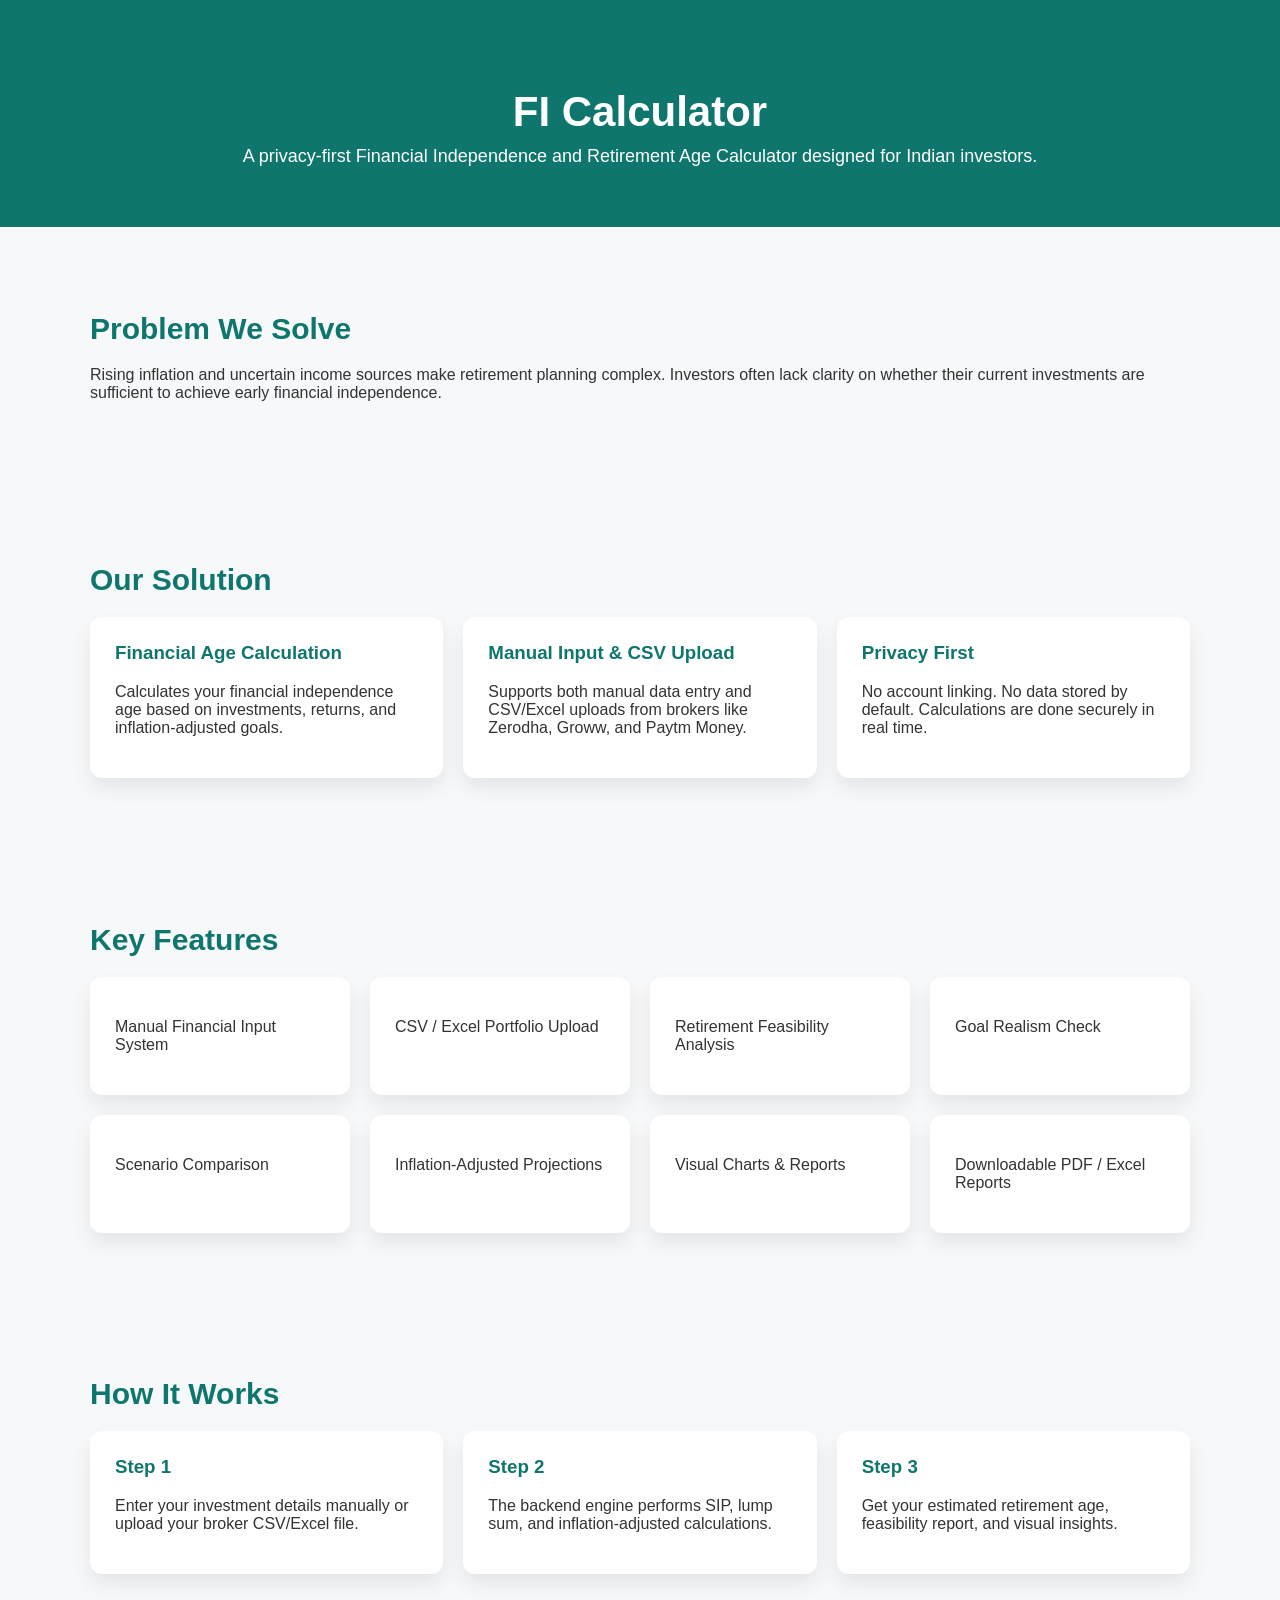
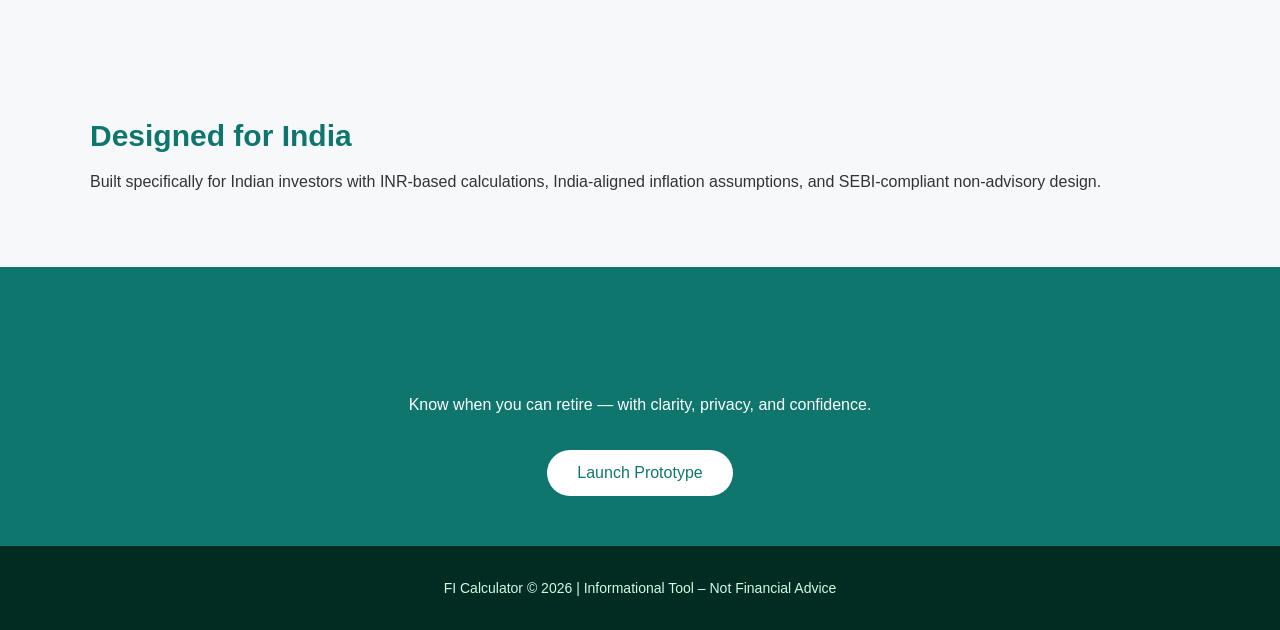
==== index.html @ 530f3b94 "Add files via upload" ====
<!DOCTYPE html>
<html lang="en">
<head>
  <meta charset="UTF-8" />
  <meta name="viewport" content="width=device-width, initial-scale=1.0" />
  <title>FI Calculator | Financial Independence Planner</title>
  <style>
    body {
      margin: 0;
      font-family: Arial, Helvetica, sans-serif;
      background-color: #f6f8fa;
      color: #333;
    }
    header {
      background: #0f766e;
      color: #fff;
      padding: 60px 20px;
      text-align: center;
    }
    header h1 {
      font-size: 42px;
      margin-bottom: 10px;
    }
    header p {
      font-size: 18px;
      max-width: 800px;
      margin: auto;
    }
    section {
      padding: 60px 20px;
      max-width: 1100px;
      margin: auto;
    }
    h2 {
      font-size: 30px;
      margin-bottom: 20px;
      color: #0f766e;
    }
    .grid {
      display: grid;
      grid-template-columns: repeat(auto-fit, minmax(250px, 1fr));
      gap: 20px;
    }
    .card {
      background: #fff;
      padding: 25px;
      border-radius: 12px;
      box-shadow: 0 10px 20px rgba(0,0,0,0.08);
    }
    .card h3 {
      margin-top: 0;
      color: #0f766e;
    }
    .cta {
      background: #0f766e;
      color: #fff;
      text-align: center;
      padding: 50px 20px;
    }
    .cta button {
      background: #fff;
      color: #0f766e;
      border: none;
      padding: 14px 30px;
      font-size: 16px;
      border-radius: 30px;
      cursor: pointer;
      margin-top: 20px;
    }
    footer {
      background: #022c22;
      color: #d1fae5;
      text-align: center;
      padding: 20px;
      font-size: 14px;
    }
  </style>
</head>
<body>

<header>
  <h1>FI Calculator</h1>
  <p>A privacy-first Financial Independence and Retirement Age Calculator designed for Indian investors.</p>
</header>

<section>
  <h2>Problem We Solve</h2>
  <p>
    Rising inflation and uncertain income sources make retirement planning complex. Investors often lack clarity
    on whether their current investments are sufficient to achieve early financial independence.
  </p>
</section>

<section>
  <h2>Our Solution</h2>
  <div class="grid">
    <div class="card">
      <h3>Financial Age Calculation</h3>
      <p>Calculates your financial independence age based on investments, returns, and inflation-adjusted goals.</p>
    </div>
    <div class="card">
      <h3>Manual Input & CSV Upload</h3>
      <p>Supports both manual data entry and CSV/Excel uploads from brokers like Zerodha, Groww, and Paytm Money.</p>
    </div>
    <div class="card">
      <h3>Privacy First</h3>
      <p>No account linking. No data stored by default. Calculations are done securely in real time.</p>
    </div>
  </div>
</section>

<section>
  <h2>Key Features</h2>
  <div class="grid">
    <div class="card"><p>Manual Financial Input System</p></div>
    <div class="card"><p>CSV / Excel Portfolio Upload</p></div>
    <div class="card"><p>Retirement Feasibility Analysis</p></div>
    <div class="card"><p>Goal Realism Check</p></div>
    <div class="card"><p>Scenario Comparison</p></div>
    <div class="card"><p>Inflation-Adjusted Projections</p></div>
    <div class="card"><p>Visual Charts & Reports</p></div>
    <div class="card"><p>Downloadable PDF / Excel Reports</p></div>
  </div>
</section>

<section>
  <h2>How It Works</h2>
  <div class="grid">
    <div class="card">
      <h3>Step 1</h3>
      <p>Enter your investment details manually or upload your broker CSV/Excel file.</p>
    </div>
    <div class="card">
      <h3>Step 2</h3>
      <p>The backend engine performs SIP, lump sum, and inflation-adjusted calculations.</p>
    </div>
    <div class="card">
      <h3>Step 3</h3>
      <p>Get your estimated retirement age, feasibility report, and visual insights.</p>
    </div>
  </div>
</section>

<section>
  <h2>Designed for India</h2>
  <p>
    Built specifically for Indian investors with INR-based calculations, India-aligned inflation assumptions,
    and SEBI-compliant non-advisory design.
  </p>
</section>

<div class="cta">
  <h2>Plan Your Financial Independence</h2>
  <p>Know when you can retire — with clarity, privacy, and confidence.</p>
  <button onclick="window.open('FICalculator.html', '_blank')">Launch Prototype</button>

</div>

<footer>
  <p>FI Calculator © 2026 | Informational Tool – Not Financial Advice</p>
</footer>

</body>
</html>
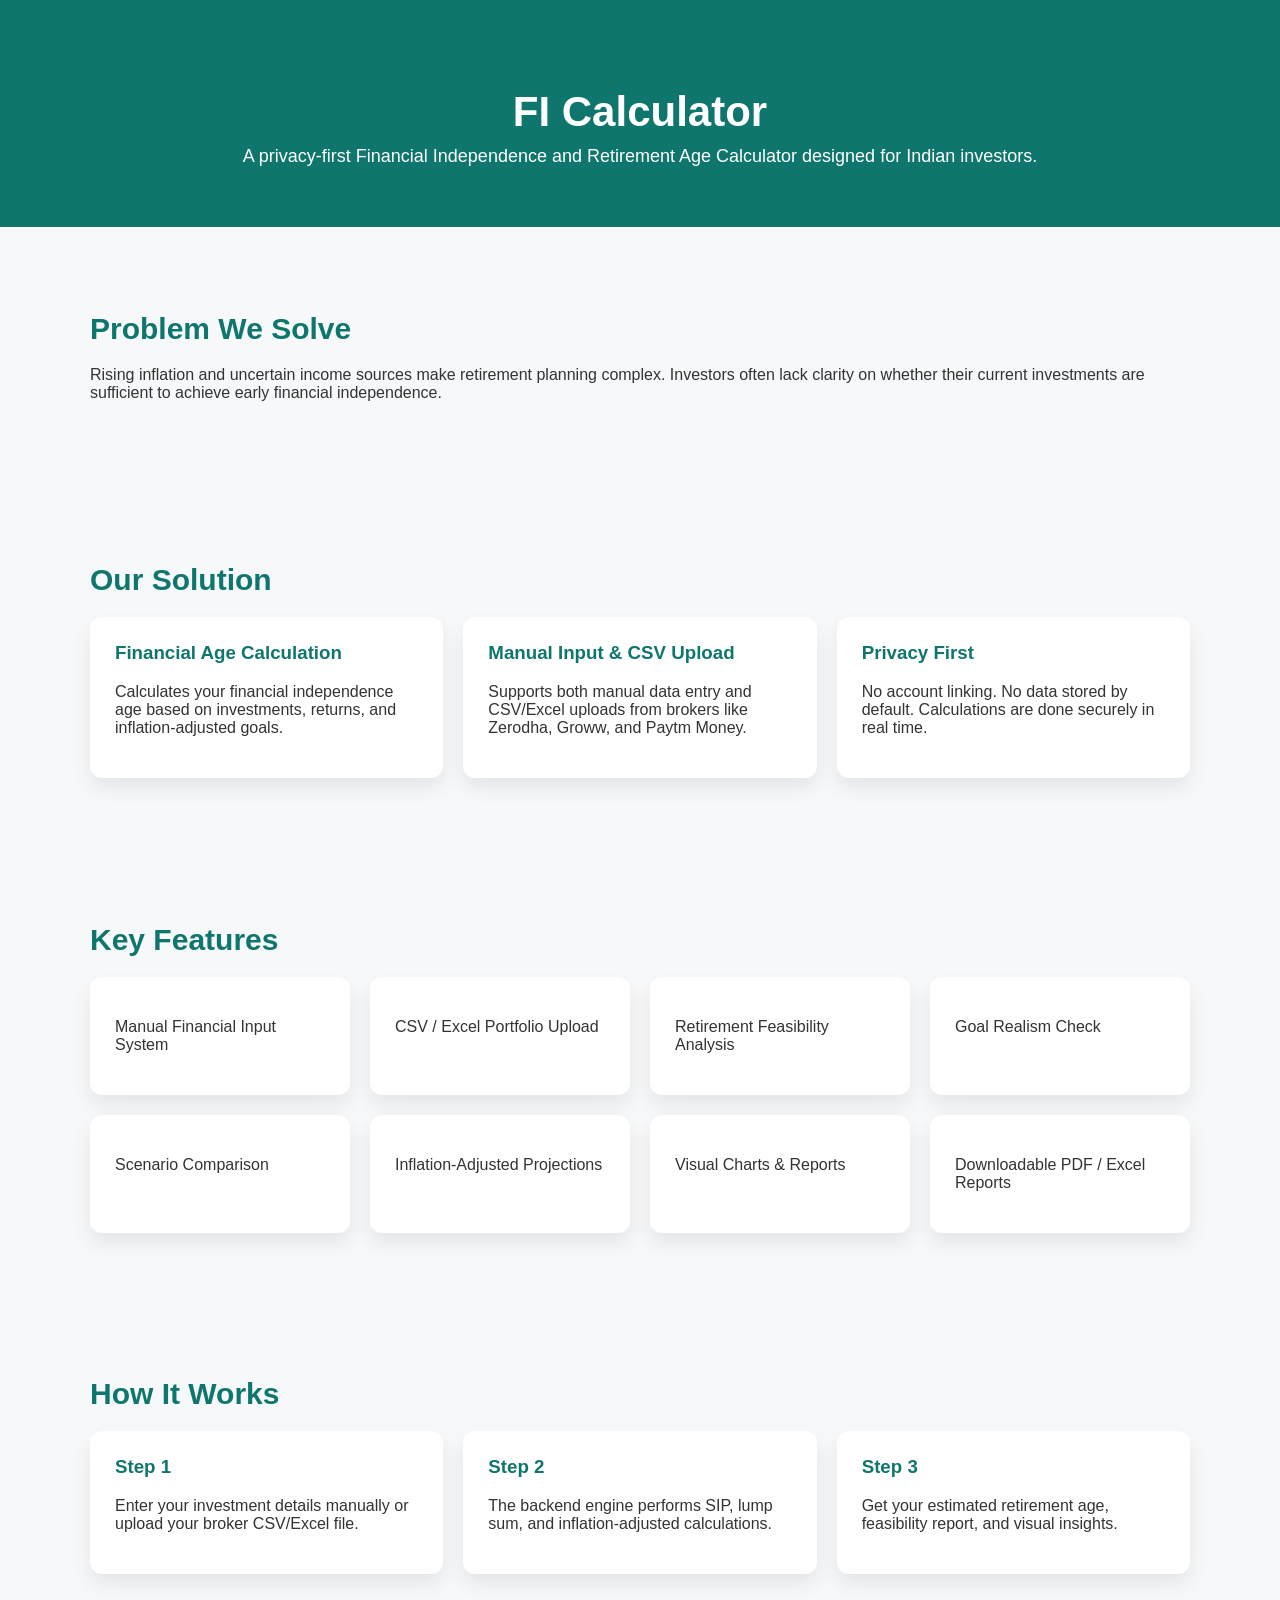
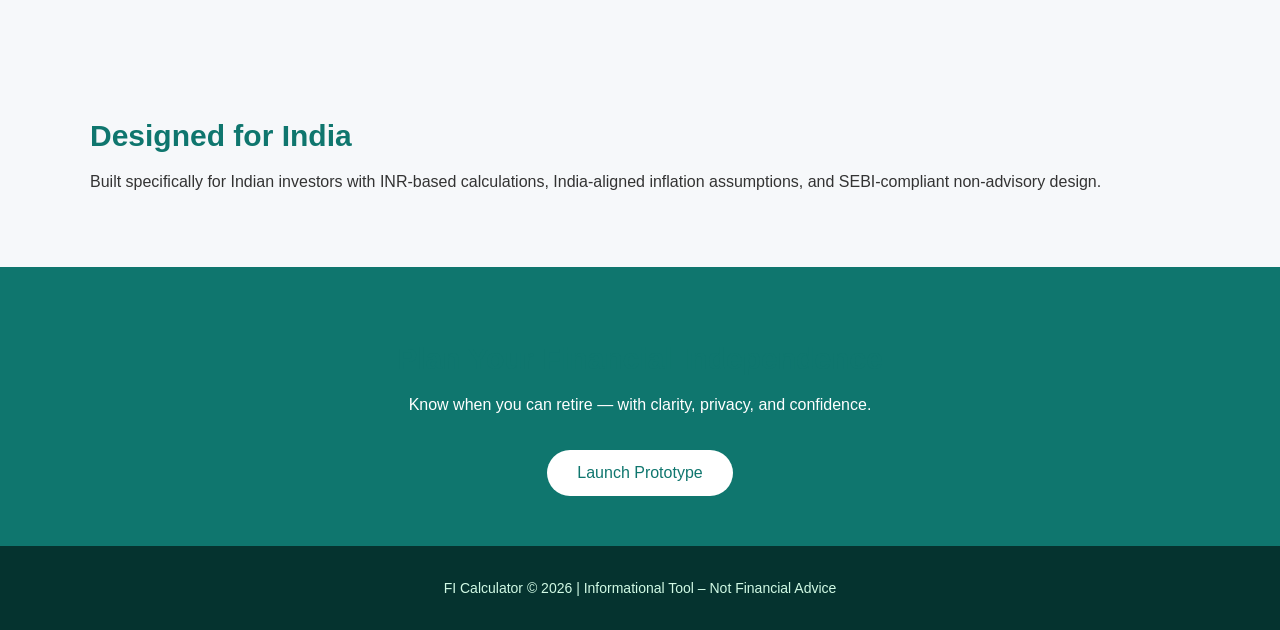
==== commit 9c757312: "Initial local setup and updates" ====
--- a/index.html
+++ b/index.html
@@ -2,6 +2,7 @@
 <html lang="en">
 <head>
   <meta charset="UTF-8" />
+  
   <meta name="viewport" content="width=device-width, initial-scale=1.0" />
   <title>FI Calculator | Financial Independence Planner</title>
   <style>
@@ -68,7 +69,7 @@
       margin-top: 20px;
     }
     footer {
-      background: #022c22;
+      background: #05332f;
       color: #d1fae5;
       text-align: center;
       padding: 20px;
@@ -152,7 +153,7 @@
 <div class="cta">
   <h2>Plan Your Financial Independence</h2>
   <p>Know when you can retire — with clarity, privacy, and confidence.</p>
-  <button onclick="window.open('FICalculator.html', '_blank')">Launch Prototype</button>
+  <button onclick="window.open('page1.html', '_blank')">Launch Prototype</button>
 
 </div>
 
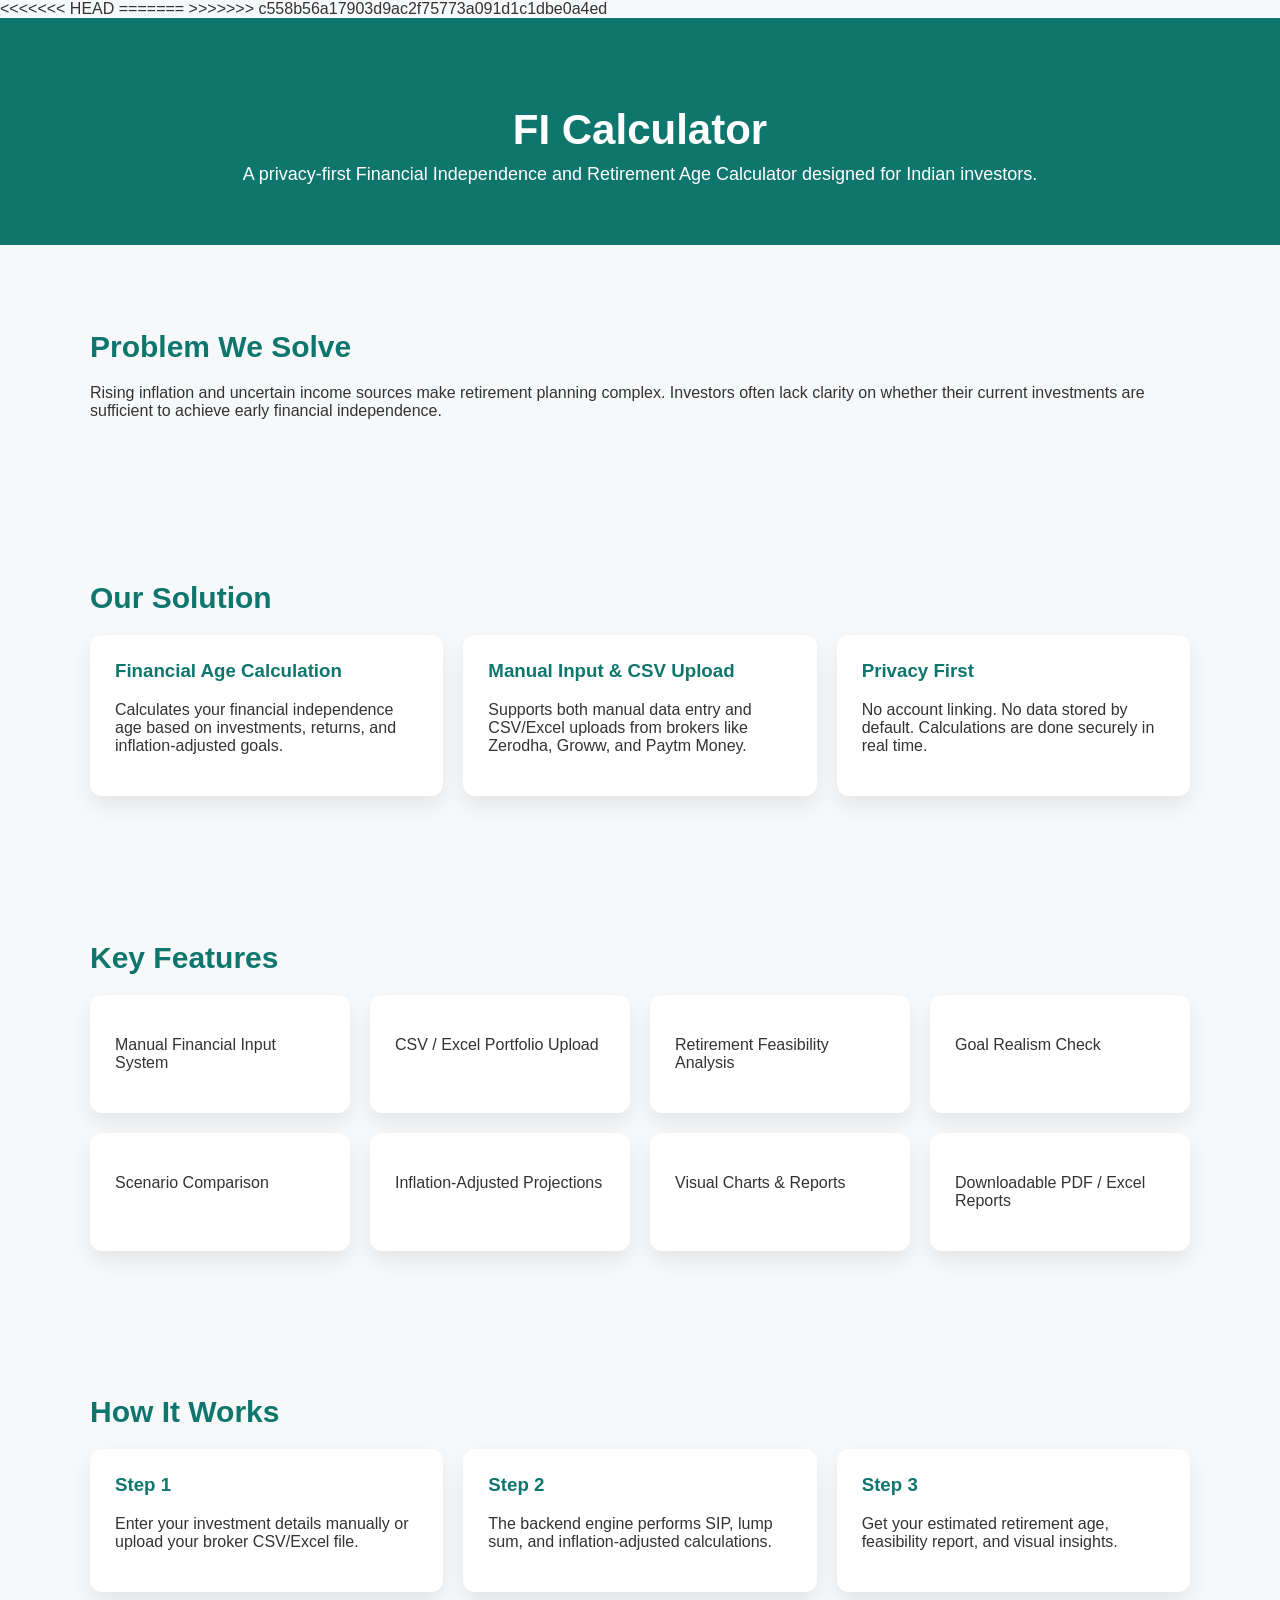
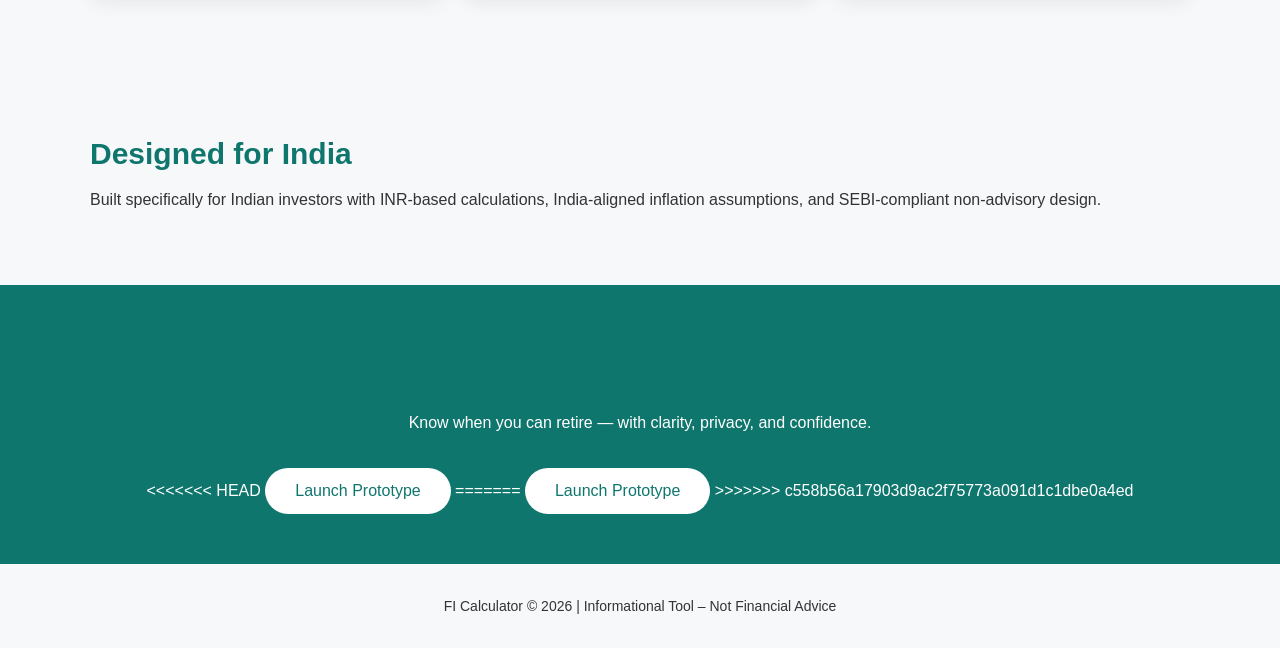
==== commit da9e792d: "Merge remote and local histories" ====
--- a/index.html
+++ b/index.html
@@ -2,7 +2,10 @@
 <html lang="en">
 <head>
   <meta charset="UTF-8" />
+<<<<<<< HEAD
   
+=======
+>>>>>>> c558b56a17903d9ac2f75773a091d1c1dbe0a4ed
   <meta name="viewport" content="width=device-width, initial-scale=1.0" />
   <title>FI Calculator | Financial Independence Planner</title>
   <style>
@@ -69,7 +72,11 @@
       margin-top: 20px;
     }
     footer {
+<<<<<<< HEAD
       background: #05332f;
+=======
+      background: #022c22;
+>>>>>>> c558b56a17903d9ac2f75773a091d1c1dbe0a4ed
       color: #d1fae5;
       text-align: center;
       padding: 20px;
@@ -153,7 +160,11 @@
 <div class="cta">
   <h2>Plan Your Financial Independence</h2>
   <p>Know when you can retire — with clarity, privacy, and confidence.</p>
+<<<<<<< HEAD
   <button onclick="window.open('page1.html', '_blank')">Launch Prototype</button>
+=======
+  <button onclick="window.open('FICalculator.html', '_blank')">Launch Prototype</button>
+>>>>>>> c558b56a17903d9ac2f75773a091d1c1dbe0a4ed
 
 </div>
 
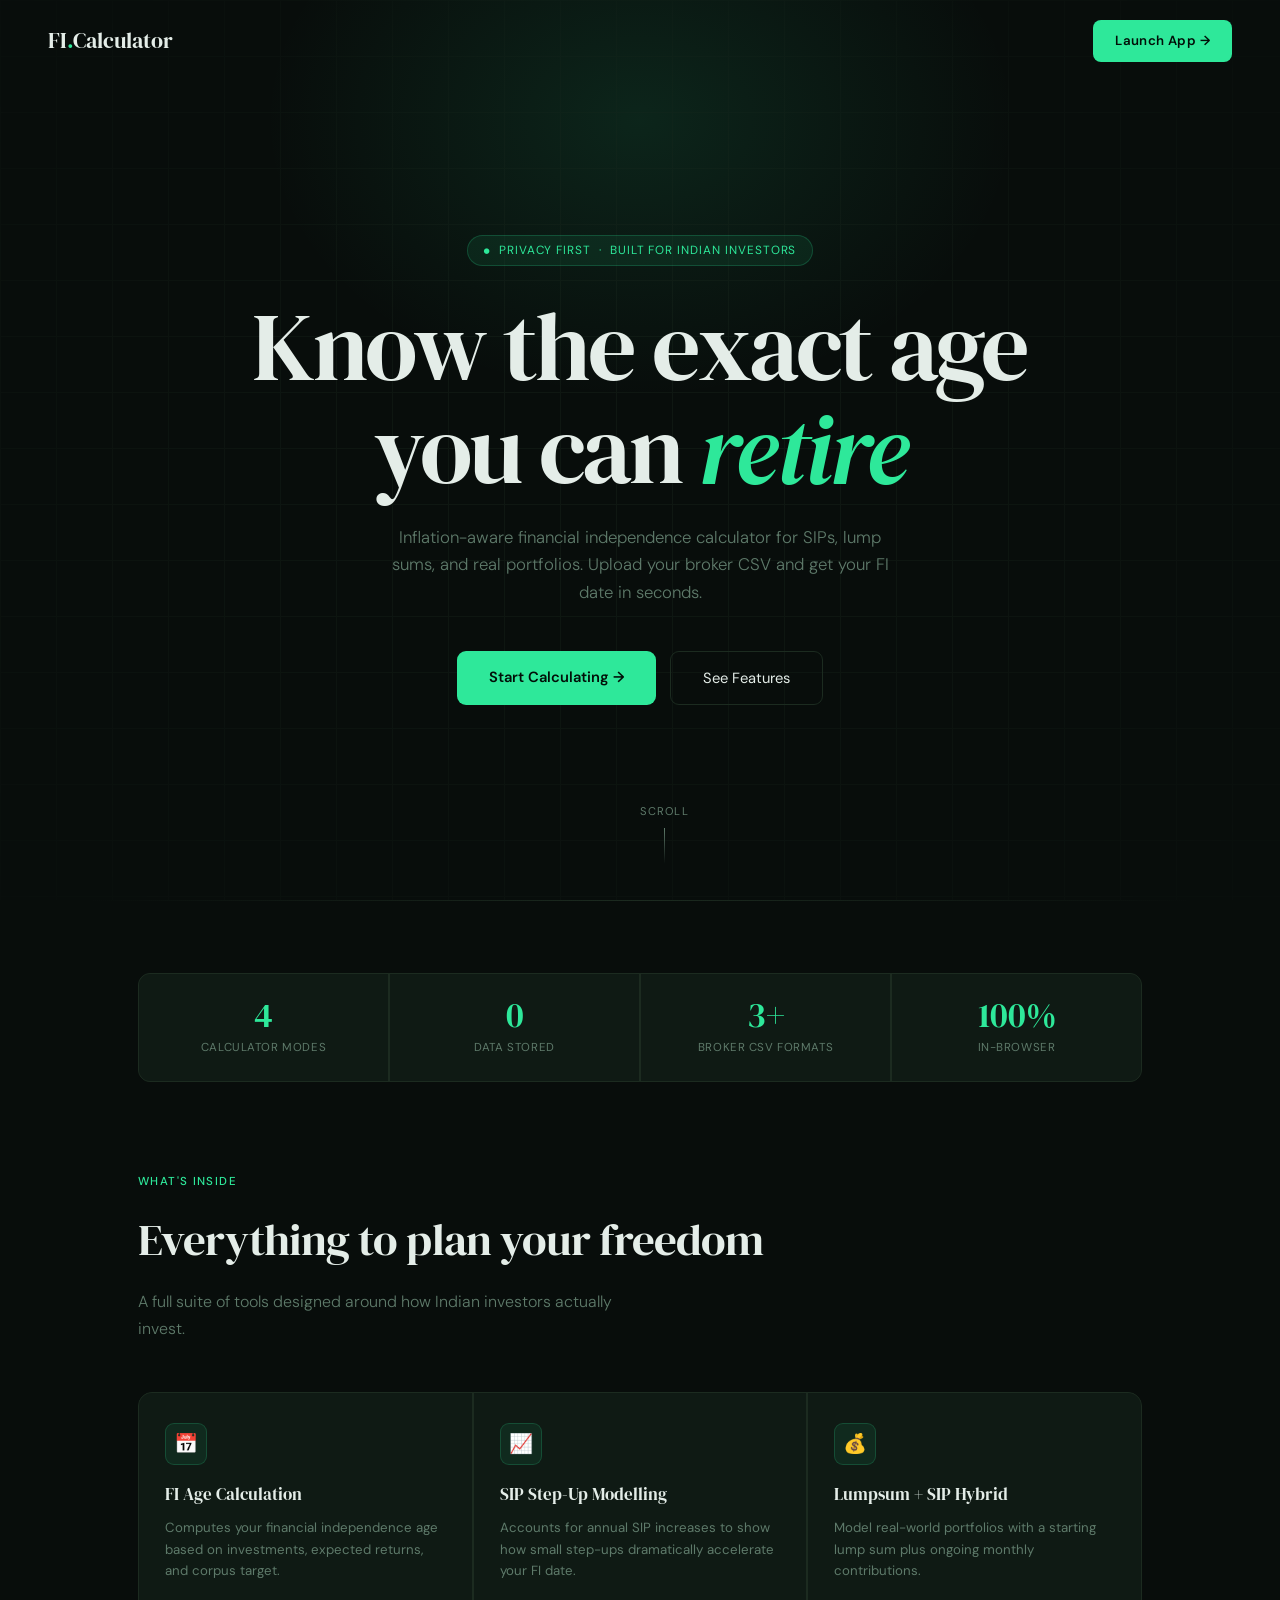
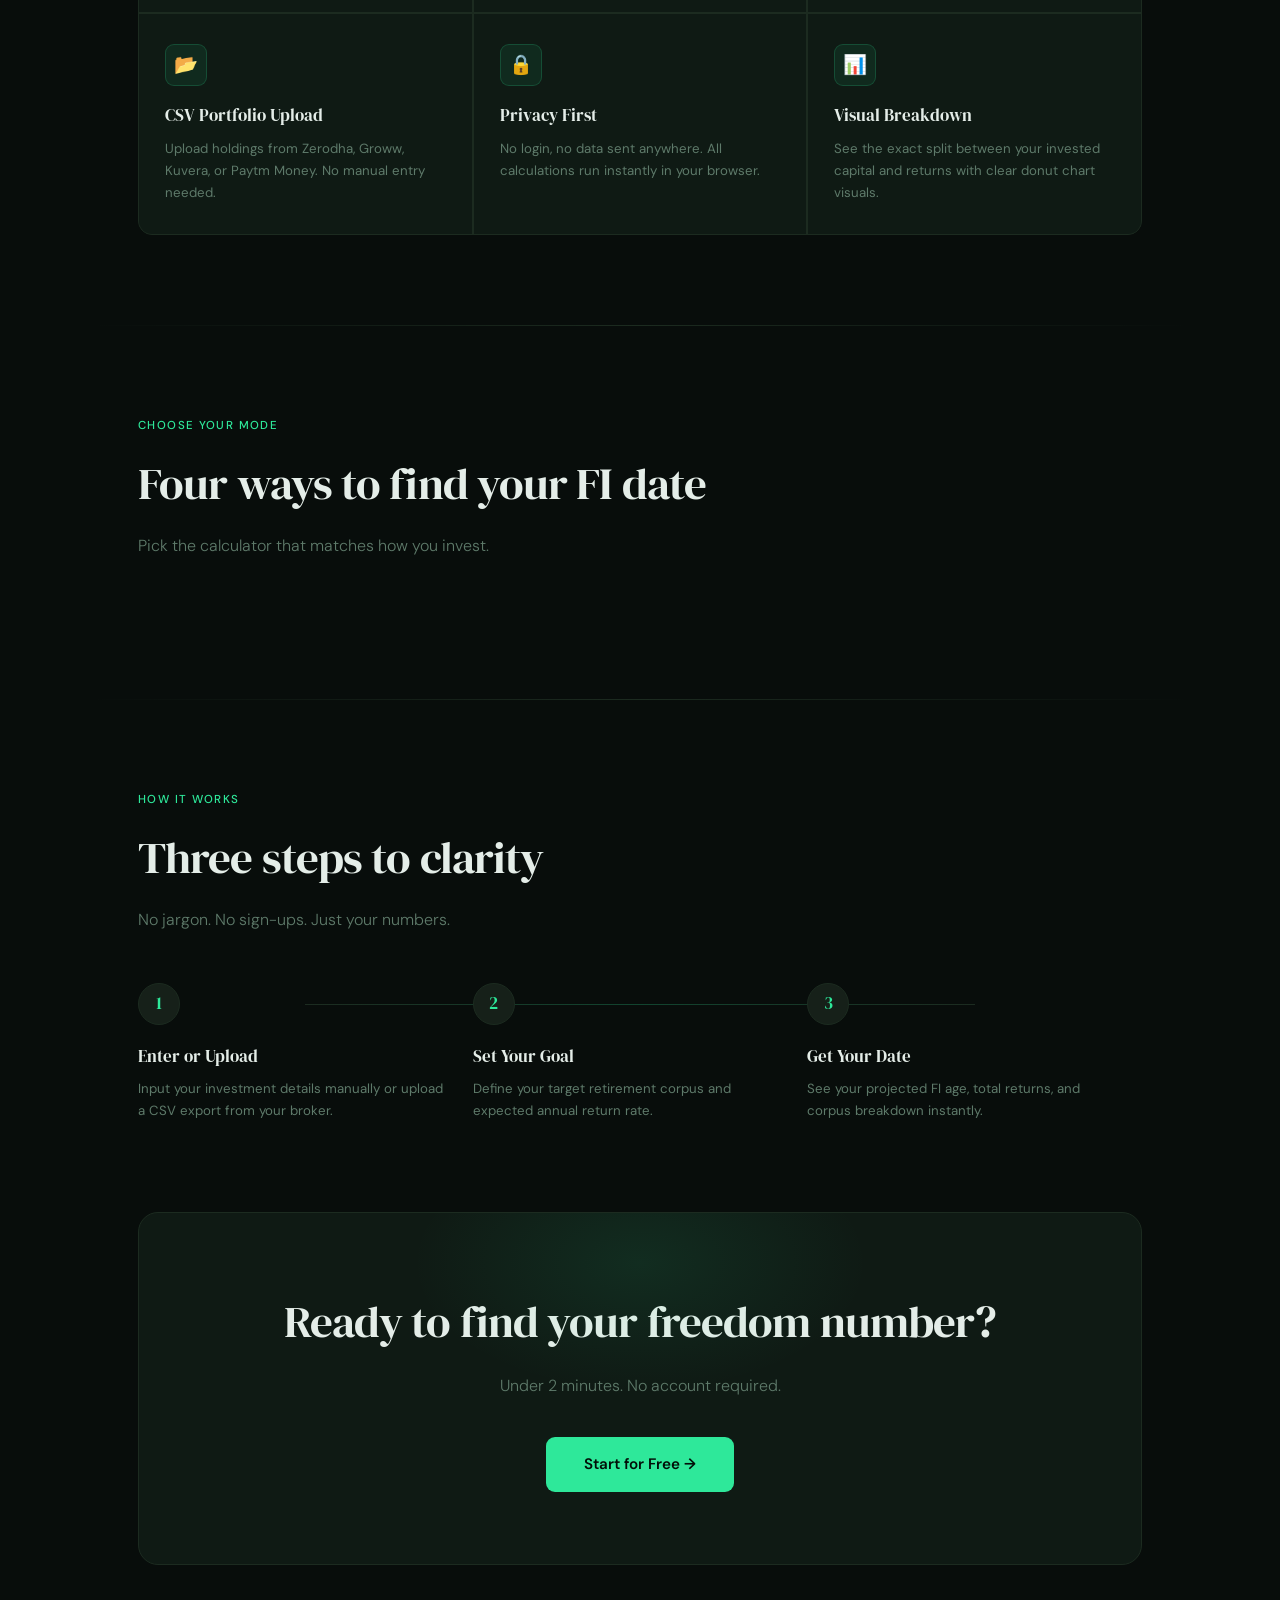
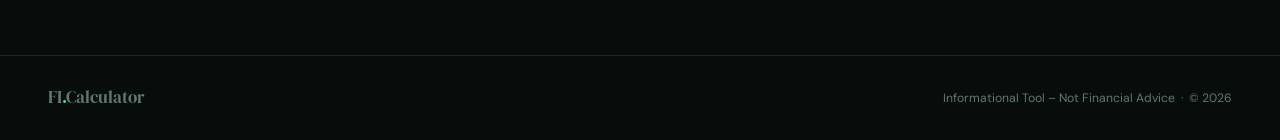
==== commit e89830b5: "Changed UI and Added Functionality" ====
--- a/index.html
+++ b/index.html
@@ -1,176 +1,217 @@
 <!DOCTYPE html>
 <html lang="en">
 <head>
-  <meta charset="UTF-8" />
-<<<<<<< HEAD
-  
-=======
->>>>>>> c558b56a17903d9ac2f75773a091d1c1dbe0a4ed
-  <meta name="viewport" content="width=device-width, initial-scale=1.0" />
+  <meta charset="UTF-8">
+  <meta name="viewport" content="width=device-width, initial-scale=1.0">
   <title>FI Calculator | Financial Independence Planner</title>
+  <link rel="preconnect" href="https://fonts.googleapis.com">
+  <link href="https://fonts.googleapis.com/css2?family=DM+Serif+Display:ital@0;1&family=DM+Sans:opsz,wght@9..40,300;9..40,400;9..40,500;9..40,600&display=swap" rel="stylesheet">
   <style>
-    body {
-      margin: 0;
-      font-family: Arial, Helvetica, sans-serif;
-      background-color: #f6f8fa;
-      color: #333;
+    :root {
+      --bg:      #080d0b;
+      --surface: #0f1a14;
+      --surface2:#162019;
+      --border:  #1c2b20;
+      --accent:  #2ee89a;
+      --text:    #e4ede8;
+      --muted:   #5e7a6a;
+      --serif:   'DM Serif Display', Georgia, serif;
+      --sans:    'DM Sans', system-ui, sans-serif;
     }
-    header {
-      background: #0f766e;
-      color: #fff;
-      padding: 60px 20px;
-      text-align: center;
-    }
-    header h1 {
-      font-size: 42px;
-      margin-bottom: 10px;
-    }
-    header p {
-      font-size: 18px;
-      max-width: 800px;
-      margin: auto;
-    }
-    section {
-      padding: 60px 20px;
-      max-width: 1100px;
-      margin: auto;
-    }
-    h2 {
-      font-size: 30px;
-      margin-bottom: 20px;
-      color: #0f766e;
-    }
-    .grid {
-      display: grid;
-      grid-template-columns: repeat(auto-fit, minmax(250px, 1fr));
-      gap: 20px;
-    }
-    .card {
-      background: #fff;
-      padding: 25px;
-      border-radius: 12px;
-      box-shadow: 0 10px 20px rgba(0,0,0,0.08);
-    }
-    .card h3 {
-      margin-top: 0;
-      color: #0f766e;
-    }
-    .cta {
-      background: #0f766e;
-      color: #fff;
-      text-align: center;
-      padding: 50px 20px;
-    }
-    .cta button {
-      background: #fff;
-      color: #0f766e;
-      border: none;
-      padding: 14px 30px;
-      font-size: 16px;
-      border-radius: 30px;
-      cursor: pointer;
-      margin-top: 20px;
-    }
-    footer {
-<<<<<<< HEAD
-      background: #05332f;
-=======
-      background: #022c22;
->>>>>>> c558b56a17903d9ac2f75773a091d1c1dbe0a4ed
-      color: #d1fae5;
-      text-align: center;
-      padding: 20px;
-      font-size: 14px;
-    }
+    *,*::before,*::after{box-sizing:border-box;margin:0;padding:0;}
+    html{scroll-behavior:smooth;}
+    body{background:var(--bg);color:var(--text);font-family:var(--sans);font-weight:400;line-height:1.65;overflow-x:hidden;}
+
+    /* NAV */
+    nav{position:fixed;top:0;left:0;right:0;z-index:100;display:flex;align-items:center;justify-content:space-between;padding:20px 48px;transition:background 0.3s,border-color 0.3s,backdrop-filter 0.3s;border-bottom:1px solid transparent;}
+    nav.stuck{background:rgba(8,13,11,0.88);backdrop-filter:blur(18px);border-bottom-color:var(--border);}
+    .nav-logo{font-family:var(--serif);font-size:1.35rem;color:var(--text);}
+    .nav-logo span{color:var(--accent);}
+    .nav-btn{background:var(--accent);color:#020f08;border:none;padding:10px 22px;border-radius:8px;font-family:var(--sans);font-size:0.83rem;font-weight:600;cursor:pointer;letter-spacing:0.03em;text-decoration:none;display:inline-block;transition:background 0.2s,box-shadow 0.2s,transform 0.1s;}
+    .nav-btn:hover{background:#3fffaa;box-shadow:0 4px 20px rgba(46,232,154,0.3);transform:translateY(-1px);}
+    @media(max-width:600px){nav{padding:16px 20px;}}
+
+    /* HERO */
+    .hero{min-height:100vh;display:flex;flex-direction:column;align-items:center;justify-content:center;text-align:center;padding:130px 24px 90px;position:relative;overflow:hidden;}
+    .hero-glow{position:absolute;top:-160px;left:50%;transform:translateX(-50%);width:760px;height:560px;background:radial-gradient(ellipse,rgba(46,232,154,0.11) 0%,transparent 70%);pointer-events:none;}
+    .hero-grid{position:absolute;inset:0;background-image:linear-gradient(var(--border) 1px,transparent 1px),linear-gradient(90deg,var(--border) 1px,transparent 1px);background-size:56px 56px;opacity:0.35;mask-image:radial-gradient(ellipse 80% 80% at 50% 50%,black 20%,transparent 100%);pointer-events:none;}
+    .badge{display:inline-flex;align-items:center;gap:8px;background:rgba(46,232,154,0.08);border:1px solid rgba(46,232,154,0.2);border-radius:100px;padding:5px 16px;font-size:0.74rem;letter-spacing:0.08em;color:var(--accent);text-transform:uppercase;margin-bottom:30px;animation:up 0.6s ease both;}
+    .badge::before{content:'●';font-size:0.45rem;animation:blink 2s infinite;}
+    @keyframes blink{0%,100%{opacity:1}50%{opacity:0.25}}
+    h1.hero-h1{font-family:var(--serif);font-size:clamp(2.8rem,7.5vw,6rem);font-weight:400;line-height:1.07;letter-spacing:-0.03em;color:var(--text);max-width:840px;margin-bottom:22px;animation:up 0.6s 0.08s ease both;}
+    h1.hero-h1 em{color:var(--accent);font-style:italic;}
+    .hero-p{font-size:1.05rem;color:var(--muted);max-width:500px;font-weight:300;margin-bottom:44px;animation:up 0.6s 0.16s ease both;}
+    .hero-btns{display:flex;gap:14px;flex-wrap:wrap;justify-content:center;animation:up 0.6s 0.24s ease both;}
+    .btn-p{background:var(--accent);color:#020f08;border:none;padding:14px 32px;border-radius:9px;font-family:var(--sans);font-size:0.92rem;font-weight:600;cursor:pointer;transition:background 0.2s,box-shadow 0.2s,transform 0.1s;text-decoration:none;display:inline-block;}
+    .btn-p:hover{background:#3fffaa;box-shadow:0 6px 28px rgba(46,232,154,0.32);transform:translateY(-2px);}
+    .btn-o{background:transparent;color:var(--text);border:1px solid var(--border);padding:14px 32px;border-radius:9px;font-family:var(--sans);font-size:0.92rem;font-weight:400;cursor:pointer;transition:border-color 0.2s,background 0.2s;text-decoration:none;display:inline-block;}
+    .btn-o:hover{border-color:rgba(46,232,154,0.35);background:rgba(46,232,154,0.04);}
+    .scroll-hint{position:absolute;bottom:36px;left:50%;transform:translateX(-50%);display:flex;flex-direction:column;align-items:center;gap:8px;color:var(--muted);font-size:0.7rem;letter-spacing:0.1em;text-transform:uppercase;animation:up 0.6s 0.5s ease both;}
+    .scroll-hint::after{content:'';width:1px;height:36px;background:linear-gradient(var(--muted),transparent);animation:scl 2s 1s infinite;}
+    @keyframes scl{0%{opacity:0;transform:scaleY(0);transform-origin:top}50%{opacity:1;transform:scaleY(1)}100%{opacity:0;transform:scaleY(1);transform-origin:bottom}}
+
+    /* SECTIONS */
+    .sec{max-width:1100px;margin:auto;padding:90px 48px;}
+    @media(max-width:680px){.sec{padding:60px 20px;}}
+    .sec-label{font-size:0.72rem;letter-spacing:0.12em;text-transform:uppercase;color:var(--accent);margin-bottom:12px;font-weight:500;}
+    .sec-title{font-family:var(--serif);font-size:clamp(1.9rem,3.5vw,2.9rem);font-weight:400;letter-spacing:-0.02em;color:var(--text);margin-bottom:12px;}
+    .sec-desc{font-size:1rem;color:var(--muted);font-weight:300;margin-bottom:50px;max-width:520px;}
+    .divider{height:1px;background:linear-gradient(90deg,transparent,var(--border),transparent);max-width:1100px;margin:0 auto;}
+
+    /* STATS */
+    .stats{display:grid;grid-template-columns:repeat(4,1fr);gap:2px;background:var(--border);border:1px solid var(--border);border-radius:12px;overflow:hidden;}
+    @media(max-width:600px){.stats{grid-template-columns:1fr 1fr;}}
+    .stat{background:var(--surface);padding:24px 20px;text-align:center;}
+    .stat-n{font-family:var(--serif);font-size:2.2rem;color:var(--accent);line-height:1;margin-bottom:5px;}
+    .stat-l{font-size:0.72rem;color:var(--muted);letter-spacing:0.05em;text-transform:uppercase;}
+
+    /* FEATURES */
+    .feat-grid{display:grid;grid-template-columns:repeat(3,1fr);gap:2px;background:var(--border);border:1px solid var(--border);border-radius:14px;overflow:hidden;}
+    @media(max-width:700px){.feat-grid{grid-template-columns:1fr;}}
+    .feat{background:var(--surface);padding:30px 26px;transition:background 0.2s;}
+    .feat:hover{background:var(--surface2);}
+    .feat-icon{width:42px;height:42px;border-radius:9px;background:rgba(46,232,154,0.08);border:1px solid rgba(46,232,154,0.18);display:flex;align-items:center;justify-content:center;font-size:1.2rem;margin-bottom:16px;}
+    .feat h3{font-family:var(--serif);font-size:1.05rem;font-weight:400;color:var(--text);margin-bottom:8px;}
+    .feat p{font-size:0.83rem;color:var(--muted);line-height:1.65;}
+
+    /* CALC CARDS */
+    .calc-grid{display:grid;grid-template-columns:repeat(2,1fr);gap:16px;}
+    @media(max-width:600px){.calc-grid{grid-template-columns:1fr;}}
+    .cc{background:var(--surface);border:1px solid var(--border);border-radius:12px;padding:26px 22px;text-decoration:none;display:block;transition:border-color 0.2s,transform 0.2s,box-shadow 0.2s;position:relative;overflow:hidden;}
+    .cc::before{content:'';position:absolute;top:0;left:0;right:0;height:1px;background:linear-gradient(90deg,transparent,rgba(46,232,154,0.22),transparent);}
+    .cc::after{content:'';position:absolute;inset:0;background:linear-gradient(135deg,rgba(46,232,154,0.05) 0%,transparent 60%);opacity:0;transition:opacity 0.2s;}
+    .cc:hover{border-color:rgba(46,232,154,0.28);transform:translateY(-4px);box-shadow:0 14px 44px rgba(0,0,0,0.4);}
+    .cc:hover::after{opacity:1;}
+    .cc-tag{font-size:0.65rem;letter-spacing:0.1em;text-transform:uppercase;color:var(--accent);background:rgba(46,232,154,0.1);border-radius:4px;padding:3px 8px;display:inline-block;margin-bottom:12px;position:relative;z-index:1;}
+    .cc h3{font-family:var(--serif);font-size:1.1rem;font-weight:400;color:var(--text);margin-bottom:7px;position:relative;z-index:1;}
+    .cc p{font-size:0.82rem;color:var(--muted);line-height:1.6;position:relative;z-index:1;}
+    .cc-arrow{margin-top:18px;color:var(--accent);font-size:1rem;display:inline-block;transition:transform 0.2s;position:relative;z-index:1;}
+    .cc:hover .cc-arrow{transform:translateX(5px);}
+
+    /* STEPS */
+    .steps{display:grid;grid-template-columns:repeat(3,1fr);gap:0;position:relative;}
+    @media(max-width:620px){.steps{grid-template-columns:1fr;gap:28px;}}
+    .steps::before{content:'';position:absolute;top:21px;left:16.66%;right:16.66%;height:1px;background:linear-gradient(90deg,var(--border),rgba(46,232,154,0.25),var(--border));}
+    @media(max-width:620px){.steps::before{display:none;}}
+    .step{padding:0 24px 0 0;}
+    .step-n{width:42px;height:42px;border-radius:50%;background:var(--surface2);border:1px solid var(--border);display:flex;align-items:center;justify-content:center;font-family:var(--serif);font-size:1.05rem;color:var(--accent);margin-bottom:18px;position:relative;z-index:1;}
+    .step h3{font-family:var(--serif);font-size:1.05rem;font-weight:400;color:var(--text);margin-bottom:7px;}
+    .step p{font-size:0.83rem;color:var(--muted);line-height:1.65;}
+
+    /* CTA */
+    .cta-wrap{max-width:1100px;margin:0 auto;padding:0 48px 90px;}
+    @media(max-width:680px){.cta-wrap{padding:0 20px 60px;}}
+    .cta-card{background:var(--surface);border:1px solid var(--border);border-radius:20px;padding:72px 48px;text-align:center;position:relative;overflow:hidden;}
+    .cta-card::before{content:'';position:absolute;top:-80px;left:50%;transform:translateX(-50%);width:460px;height:260px;background:radial-gradient(ellipse,rgba(46,232,154,0.09) 0%,transparent 70%);pointer-events:none;}
+    .cta-card h2{font-family:var(--serif);font-size:clamp(1.8rem,3.5vw,2.8rem);font-weight:400;letter-spacing:-0.02em;margin-bottom:14px;}
+    .cta-card p{color:var(--muted);font-size:1rem;margin-bottom:38px;font-weight:300;}
+    @media(max-width:600px){.cta-card{padding:48px 24px;}}
+
+    /* FOOTER */
+    footer{border-top:1px solid var(--border);padding:28px 48px;display:flex;align-items:center;justify-content:space-between;flex-wrap:wrap;gap:10px;}
+    .f-logo{font-family:var(--serif);font-size:1.05rem;color:var(--muted);}
+    .f-logo span{color:var(--accent);}
+    footer p{font-size:0.76rem;color:var(--muted);}
+    @media(max-width:600px){footer{padding:20px 20px;justify-content:center;text-align:center;}}
+
+    /* REVEAL */
+    .rv{opacity:0;transform:translateY(18px);transition:opacity 0.55s ease,transform 0.55s ease;}
+    .rv.in{opacity:1;transform:translateY(0);}
+    @keyframes up{from{opacity:0;transform:translateY(20px)}to{opacity:1;transform:translateY(0)}}
   </style>
 </head>
 <body>
 
-<header>
-  <h1>FI Calculator</h1>
-  <p>A privacy-first Financial Independence and Retirement Age Calculator designed for Indian investors.</p>
-</header>
-
-<section>
-  <h2>Problem We Solve</h2>
-  <p>
-    Rising inflation and uncertain income sources make retirement planning complex. Investors often lack clarity
-    on whether their current investments are sufficient to achieve early financial independence.
-  </p>
-</section>
-
-<section>
-  <h2>Our Solution</h2>
-  <div class="grid">
-    <div class="card">
-      <h3>Financial Age Calculation</h3>
-      <p>Calculates your financial independence age based on investments, returns, and inflation-adjusted goals.</p>
-    </div>
-    <div class="card">
-      <h3>Manual Input & CSV Upload</h3>
-      <p>Supports both manual data entry and CSV/Excel uploads from brokers like Zerodha, Groww, and Paytm Money.</p>
-    </div>
-    <div class="card">
-      <h3>Privacy First</h3>
-      <p>No account linking. No data stored by default. Calculations are done securely in real time.</p>
-    </div>
-  </div>
-</section>
-
-<section>
-  <h2>Key Features</h2>
-  <div class="grid">
-    <div class="card"><p>Manual Financial Input System</p></div>
-    <div class="card"><p>CSV / Excel Portfolio Upload</p></div>
-    <div class="card"><p>Retirement Feasibility Analysis</p></div>
-    <div class="card"><p>Goal Realism Check</p></div>
-    <div class="card"><p>Scenario Comparison</p></div>
-    <div class="card"><p>Inflation-Adjusted Projections</p></div>
-    <div class="card"><p>Visual Charts & Reports</p></div>
-    <div class="card"><p>Downloadable PDF / Excel Reports</p></div>
-  </div>
-</section>
-
-<section>
-  <h2>How It Works</h2>
-  <div class="grid">
-    <div class="card">
-      <h3>Step 1</h3>
-      <p>Enter your investment details manually or upload your broker CSV/Excel file.</p>
-    </div>
-    <div class="card">
-      <h3>Step 2</h3>
-      <p>The backend engine performs SIP, lump sum, and inflation-adjusted calculations.</p>
-    </div>
-    <div class="card">
-      <h3>Step 3</h3>
-      <p>Get your estimated retirement age, feasibility report, and visual insights.</p>
-    </div>
-  </div>
-</section>
-
-<section>
-  <h2>Designed for India</h2>
-  <p>
-    Built specifically for Indian investors with INR-based calculations, India-aligned inflation assumptions,
-    and SEBI-compliant non-advisory design.
-  </p>
-</section>
-
-<div class="cta">
-  <h2>Plan Your Financial Independence</h2>
-  <p>Know when you can retire — with clarity, privacy, and confidence.</p>
-<<<<<<< HEAD
-  <button onclick="window.open('page1.html', '_blank')">Launch Prototype</button>
-=======
-  <button onclick="window.open('FICalculator.html', '_blank')">Launch Prototype</button>
->>>>>>> c558b56a17903d9ac2f75773a091d1c1dbe0a4ed
-
+<nav id="nav">
+  <div class="nav-logo">FI<span>.</span>Calculator</div>
+  <a href="page1.html" class="nav-btn">Launch App →</a>
+</nav>
+
+<div class="hero">
+  <div class="hero-glow"></div>
+  <div class="hero-grid"></div>
+  <div class="badge">Privacy First &nbsp;·&nbsp; Built for Indian Investors</div>
+  <h1 class="hero-h1">Know the exact age<br>you can <em>retire</em></h1>
+  <p class="hero-p">Inflation-aware financial independence calculator for SIPs, lump sums, and real portfolios. Upload your broker CSV and get your FI date in seconds.</p>
+  <div class="hero-btns">
+    <a href="page1.html" class="btn-p">Start Calculating →</a>
+    <a href="#features" class="btn-o">See Features</a>
+  </div>
+  <div class="scroll-hint">scroll</div>
+</div>
+
+<div class="divider"></div>
+
+<div class="sec" style="padding-top:72px;padding-bottom:0;">
+  <div class="stats rv">
+    <div class="stat"><div class="stat-n">4</div><div class="stat-l">Calculator Modes</div></div>
+    <div class="stat"><div class="stat-n">0</div><div class="stat-l">Data Stored</div></div>
+    <div class="stat"><div class="stat-n">3+</div><div class="stat-l">Broker CSV Formats</div></div>
+    <div class="stat"><div class="stat-n">100%</div><div class="stat-l">In-Browser</div></div>
+  </div>
+</div>
+
+<div class="sec" id="features">
+  <div class="rv">
+    <div class="sec-label">What's inside</div>
+    <h2 class="sec-title">Everything to plan your freedom</h2>
+    <p class="sec-desc">A full suite of tools designed around how Indian investors actually invest.</p>
+  </div>
+  <div class="feat-grid rv">
+    <div class="feat"><div class="feat-icon">📅</div><h3>FI Age Calculation</h3><p>Computes your financial independence age based on investments, expected returns, and corpus target.</p></div>
+    <div class="feat"><div class="feat-icon">📈</div><h3>SIP Step-Up Modelling</h3><p>Accounts for annual SIP increases to show how small step-ups dramatically accelerate your FI date.</p></div>
+    <div class="feat"><div class="feat-icon">💰</div><h3>Lumpsum + SIP Hybrid</h3><p>Model real-world portfolios with a starting lump sum plus ongoing monthly contributions.</p></div>
+    <div class="feat"><div class="feat-icon">📂</div><h3>CSV Portfolio Upload</h3><p>Upload holdings from Zerodha, Groww, Kuvera, or Paytm Money. No manual entry needed.</p></div>
+    <div class="feat"><div class="feat-icon">🔒</div><h3>Privacy First</h3><p>No login, no data sent anywhere. All calculations run instantly in your browser.</p></div>
+    <div class="feat"><div class="feat-icon">📊</div><h3>Visual Breakdown</h3><p>See the exact split between your invested capital and returns with clear donut chart visuals.</p></div>
+  </div>
+</div>
+
+<div class="divider"></div>
+
+<div class="sec">
+  <div class="rv">
+    <div class="sec-label">Choose your mode</div>
+    <h2 class="sec-title">Four ways to find your FI date</h2>
+    <p class="sec-desc">Pick the calculator that matches how you invest.</p>
+  </div>
+</div>
+
+<div class="divider"></div>
+
+<div class="sec">
+  <div class="rv">
+    <div class="sec-label">How it works</div>
+    <h2 class="sec-title">Three steps to clarity</h2>
+    <p class="sec-desc" style="margin-bottom:50px;">No jargon. No sign-ups. Just your numbers.</p>
+  </div>
+  <div class="steps rv">
+    <div class="step"><div class="step-n">1</div><h3>Enter or Upload</h3><p>Input your investment details manually or upload a CSV export from your broker.</p></div>
+    <div class="step"><div class="step-n">2</div><h3>Set Your Goal</h3><p>Define your target retirement corpus and expected annual return rate.</p></div>
+    <div class="step"><div class="step-n">3</div><h3>Get Your Date</h3><p>See your projected FI age, total returns, and corpus breakdown instantly.</p></div>
+  </div>
+</div>
+
+<div class="cta-wrap rv">
+  <div class="cta-card">
+    <h2>Ready to find your freedom number?</h2>
+    <p>Under 2 minutes. No account required.</p>
+    <a href="page1.html" class="btn-p" style="font-size:0.95rem;padding:15px 38px;">Start for Free →</a>
+  </div>
 </div>
 
 <footer>
-  <p>FI Calculator © 2026 | Informational Tool – Not Financial Advice</p>
+  <div class="f-logo">FI<span>.</span>Calculator</div>
+  <p>Informational Tool – Not Financial Advice &nbsp;·&nbsp; © 2026</p>
 </footer>
 
+<script>
+  const nav = document.getElementById('nav');
+  window.addEventListener('scroll', () => nav.classList.toggle('stuck', scrollY > 30));
+  const obs = new IntersectionObserver(entries => {
+    entries.forEach(e => { if (e.isIntersecting) { e.target.classList.add('in'); obs.unobserve(e.target); } });
+  }, { threshold: 0.1 });
+  document.querySelectorAll('.rv').forEach(el => obs.observe(el));
+</script>
 </body>
 </html>
